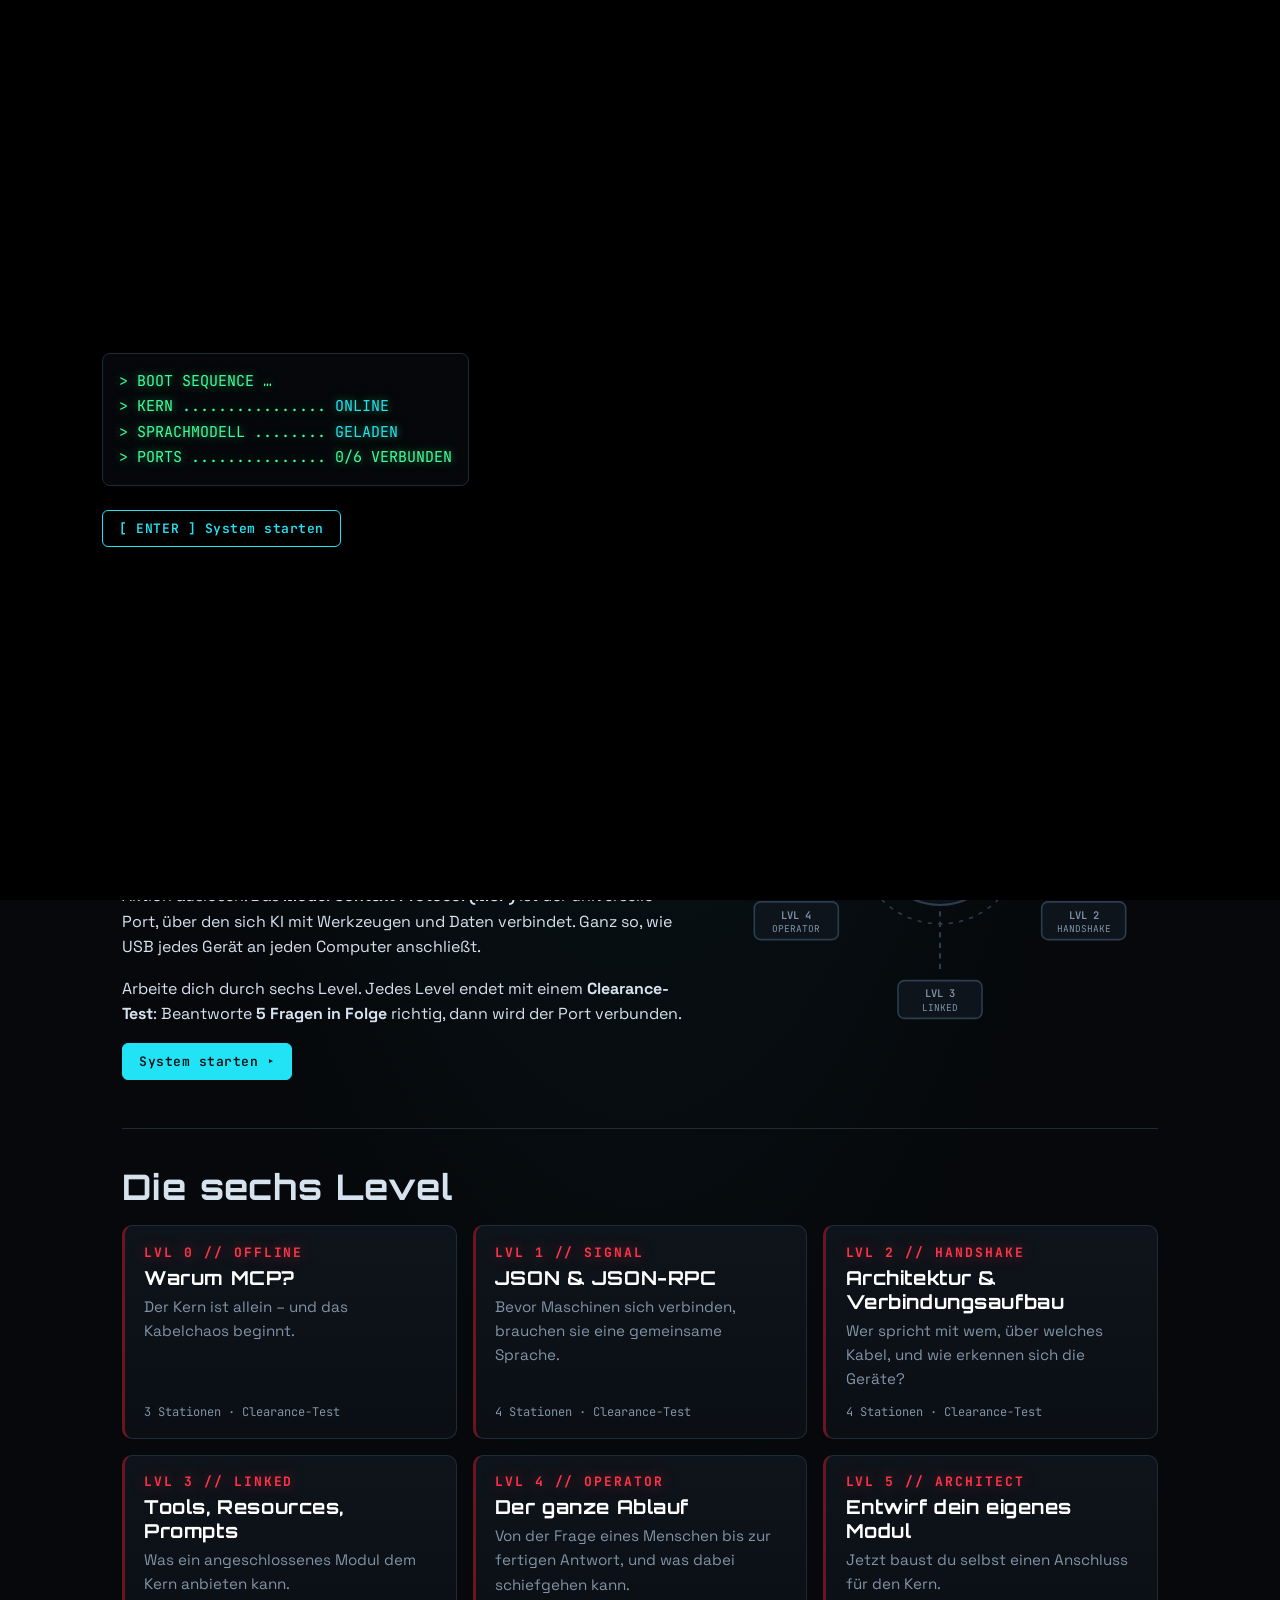
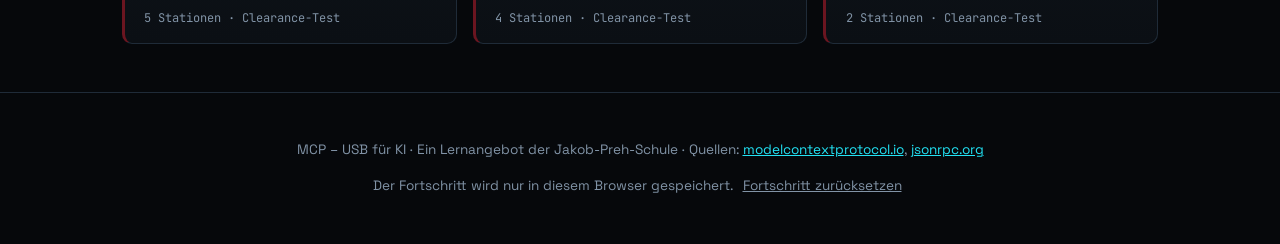
==== index.html @ 8535ca59 "Lernseite "MCP – USB für KI" Interaktive GitHub-Page zu MCP und JSON-RPC: Startseite mit Kern-Schalt" ====
<!doctype html>
<html lang="de">
<head>
<meta charset="utf-8">
<meta name="viewport" content="width=device-width, initial-scale=1">
<title>MCP – USB für KI</title>
<meta name="description" content="Interaktive Lernseite zum Model Context Protocol (MCP) und JSON-RPC: Verbinde den KI-Kern Level für Level mit der Außenwelt.">
<meta property="og:title" content="MCP – USB für KI">
<meta property="og:description" content="Verbinde die Maschinen. Sprich ihre Sprache. Interaktive Lernseite zu MCP und JSON-RPC.">
<meta property="og:image" content="img/og-image.png">
<link rel="icon" href="img/favicon.svg" type="image/svg+xml">
<link rel="preconnect" href="https://fonts.googleapis.com">
<link rel="preconnect" href="https://fonts.gstatic.com" crossorigin>
<link href="https://fonts.googleapis.com/css2?family=JetBrains+Mono:wght@400;600;700&family=Orbitron:wght@600;800&family=Space+Grotesk:wght@400;500;700&display=swap" rel="stylesheet">
<link rel="stylesheet" href="css/style.css">
</head>
<body>

<!-- ================= BOOT-SCREEN ================= -->
<div id="boot" class="boot" aria-hidden="true">
  <pre id="boot-text"></pre>
  <button id="boot-skip" class="btn ghost">[ ENTER ] System starten</button>
</div>

<!-- ================= HEADER ================= -->
<header class="topbar">
  <a class="brand" href="index.html">
    <span class="brand-text">MCP <span class="dim">–</span> USB für KI</span>
  </a>
  <nav class="lvl-nav" id="lvl-nav" aria-label="Level"></nav>
</header>

<a class="pinned-logo" href="https://www.bsnes.de" target="_blank" rel="noopener" title="Zur Homepage der Jakob-Preh-Schule">
  <img src="img/logoschulecyber-klein.png" alt="Jakob-Preh-Schule">
</a>

<main id="top">

<!-- ================= HERO ================= -->
<section class="hero">
  <figure class="img-slot hero-img">
    <img src="img/hero.png" alt="Ein KI-Kern mit leeren Anschlüssen in einem dunklen Maschinenraum" onerror="this.closest('figure').classList.add('missing')">
    <div class="ph">img/hero.png</div>
  </figure>
  <div class="hero-text">
    <p class="sys-line">&gt; STATUS: <span id="status-line">KERN ISOLIERT – 0/6 PORTS VERBUNDEN</span></p>
    <h1 class="glitch" data-text="MCP – USB für KI">MCP – USB für KI</h1>
    <p class="lead">Verbinde die Maschinen. Sprich ihre Sprache.</p>
    <p>Ein Sprachmodell ist ein mächtiger Kern, aber ohne Anschlüsse ist es <strong>blind und taub</strong>.
      Es kann keine Datenbank lesen, keine Datei öffnen und keine Aktion auslösen.
      Das <strong>Model Context Protocol (MCP)</strong> ist der universelle Port, über den sich KI mit Werkzeugen und Daten verbindet.
      Ganz so, wie USB jedes Gerät an jeden Computer anschließt.</p>
    <p>Arbeite dich durch sechs Level. Jedes Level endet mit einem <strong>Clearance-Test</strong>:
      Beantworte <strong>5 Fragen in Folge</strong> richtig, dann wird der Port verbunden.</p>
    <div class="row"><a class="btn" id="start-btn" href="lvl0.html">System starten ▸</a></div>
  </div>
  <div class="core-wrap">
    <svg id="core-svg" viewBox="0 0 400 400" role="img" aria-label="Schaltbild: KI-Kern mit sechs Ports"></svg>
  </div>
</section>

<!-- ================= LEVEL-ÜBERSICHT ================= -->
<section class="overview" id="levels">
  <h2>Die sechs Level</h2>
  <div class="lvl-grid">
    <a class="lvl-card" href="lvl0.html" data-level="0">
      <span class="lvl-tag">LVL 0 // OFFLINE</span>
      <h3>Warum MCP?</h3>
      <p>Der Kern ist allein – und das Kabelchaos beginnt.</p>
      <span class="lvl-meta">3 Stationen · Clearance-Test</span>
    </a>
    <a class="lvl-card" href="lvl1.html" data-level="1">
      <span class="lvl-tag">LVL 1 // SIGNAL</span>
      <h3>JSON &amp; JSON-RPC</h3>
      <p>Bevor Maschinen sich verbinden, brauchen sie eine gemeinsame Sprache.</p>
      <span class="lvl-meta">4 Stationen · Clearance-Test</span>
    </a>
    <a class="lvl-card" href="lvl2.html" data-level="2">
      <span class="lvl-tag">LVL 2 // HANDSHAKE</span>
      <h3>Architektur &amp; Verbindungsaufbau</h3>
      <p>Wer spricht mit wem, über welches Kabel, und wie erkennen sich die Geräte?</p>
      <span class="lvl-meta">4 Stationen · Clearance-Test</span>
    </a>
    <a class="lvl-card" href="lvl3.html" data-level="3">
      <span class="lvl-tag">LVL 3 // LINKED</span>
      <h3>Tools, Resources, Prompts</h3>
      <p>Was ein angeschlossenes Modul dem Kern anbieten kann.</p>
      <span class="lvl-meta">5 Stationen · Clearance-Test</span>
    </a>
    <a class="lvl-card" href="lvl4.html" data-level="4">
      <span class="lvl-tag">LVL 4 // OPERATOR</span>
      <h3>Der ganze Ablauf</h3>
      <p>Von der Frage eines Menschen bis zur fertigen Antwort, und was dabei schiefgehen kann.</p>
      <span class="lvl-meta">4 Stationen · Clearance-Test</span>
    </a>
    <a class="lvl-card" href="lvl5.html" data-level="5">
      <span class="lvl-tag">LVL 5 // ARCHITECT</span>
      <h3>Entwirf dein eigenes Modul</h3>
      <p>Jetzt baust du selbst einen Anschluss für den Kern.</p>
      <span class="lvl-meta">2 Stationen · Clearance-Test</span>
    </a>
  </div>
</section>

<!-- ================= ABSCHLUSS ================= -->
<section class="finale" id="online" hidden>
  <figure class="img-slot finale-img">
    <img src="img/system-online.png" alt="Der KI-Kern, nun mit allen Modulen verbunden und hell leuchtend" onerror="this.closest('figure').classList.add('missing')">
    <div class="ph">img/system-online.png</div>
  </figure>
  <h2 class="glitch" data-text="SYSTEM ONLINE">SYSTEM ONLINE</h2>
  <p>Alle sechs Ports sind verbunden. Du hast die Clearance <strong>ARCHITECT</strong> erreicht.</p>
</section>

</main>

<footer class="foot">
  <p>MCP – USB für KI · Ein Lernangebot der Jakob-Preh-Schule ·
    Quellen: <a href="https://modelcontextprotocol.io" target="_blank" rel="noopener">modelcontextprotocol.io</a>,
    <a href="https://www.jsonrpc.org/specification" target="_blank" rel="noopener">jsonrpc.org</a></p>
  <p>Der Fortschritt wird nur in diesem Browser gespeichert. <button class="linkbtn" id="reset-progress">Fortschritt zurücksetzen</button></p>
</footer>

<div id="toast" class="toast" role="status" aria-live="polite"></div>

<script src="js/tests.js"></script>
<script src="js/sim.js"></script>
<script src="js/app.js"></script>
</body>
</html>
---- css/style.css ----
/* =========================================================
   MCP – USB für KI · Maschinen-Terminal-Design
   ========================================================= */
:root {
  --bg: #06080b;
  --bg2: #0b0f14;
  --panel: #0e141b;
  --panel2: #121a23;
  --line: #1f2b38;
  --line2: #2c3d50;
  --text: #d6e2ee;
  --muted: #8193a6;
  --cyan: #22e3f5;
  --cyan-dim: #0f6f7a;
  --red: #ff3448;
  --red-dim: #6b1520;
  --green: #3dff9a;
  --amber: #ffbf3c;
  --mono: "JetBrains Mono", ui-monospace, Consolas, monospace;
  --head: "Orbitron", "JetBrains Mono", sans-serif;
  --body: "Space Grotesk", system-ui, sans-serif;
  --radius: 10px;
  --glow-c: 0 0 12px rgba(34, 227, 245, .45);
  --glow-r: 0 0 14px rgba(255, 52, 72, .55);
}

* { box-sizing: border-box; }
html { scroll-behavior: smooth; scroll-padding-top: 80px; }
body {
  margin: 0;
  background:
    radial-gradient(ellipse at 50% -10%, rgba(34, 227, 245, .08), transparent 60%),
    linear-gradient(var(--bg), var(--bg));
  color: var(--text);
  font: 16px/1.6 var(--body);
  overflow-x: hidden;
}
/* Scanlines */
body::after {
  content: ""; position: fixed; inset: 0; pointer-events: none; z-index: 50;
  background: repeating-linear-gradient(0deg, rgba(255,255,255,.018) 0 1px, transparent 1px 3px);
}
a { color: var(--cyan); }
a:hover { text-shadow: var(--glow-c); }
code, kbd { font-family: var(--mono); font-size: .9em; background: var(--panel2); border: 1px solid var(--line); border-radius: 4px; padding: .05em .35em; color: #9ff4ff; }
kbd { color: var(--text); }
h1, h2, h3, h4 { line-height: 1.25; }
h2 { font-family: var(--head); letter-spacing: .04em; font-size: clamp(1.5rem, 4vw, 2.2rem); margin: .3rem 0; }
h3 { font-family: var(--head); font-size: 1.2rem; letter-spacing: .03em; color: #fff; margin: .2rem 0 .8rem; }
h4 { margin: .3rem 0 .5rem; color: var(--cyan); font-weight: 700; }
abbr { text-decoration: underline dotted; }

/* ---------- Boot ---------- */
.boot {
  position: fixed; inset: 0; z-index: 100; background: #000;
  display: flex; flex-direction: column; justify-content: center; align-items: flex-start;
  padding: 8vh 8vw; gap: 1.5rem; transition: opacity .6s;
}
.boot.hide { opacity: 0; pointer-events: none; }
.boot pre { font: 15px/1.7 var(--mono); color: var(--green); margin: 0; white-space: pre-wrap; text-shadow: 0 0 8px rgba(61,255,154,.5); }
.boot pre .err { color: var(--red); text-shadow: var(--glow-r); }
.boot pre .cy { color: var(--cyan); }

/* ---------- Topbar ---------- */
.topbar {
  position: sticky; top: 0; z-index: 40;
  display: flex; align-items: center; gap: 1rem; flex-wrap: wrap;
  padding: .6rem clamp(16px, 3vw, 32px);
  background: rgba(6, 8, 11, .88); backdrop-filter: blur(8px);
  border-bottom: 1px solid var(--line);
}
.brand { display: flex; align-items: center; gap: .6rem; text-decoration: none; color: #fff; }
.brand-text { font-family: var(--head); font-weight: 800; letter-spacing: .05em; }
.brand-text .dim { color: var(--red); }
.lvl-nav { display: flex; gap: .4rem; flex-wrap: wrap; margin-left: auto; }
.lvl-nav a {
  font: 600 12px var(--mono); text-decoration: none; color: var(--muted);
  border: 1px solid var(--line2); border-radius: 999px; padding: .25rem .65rem;
  display: flex; align-items: center; gap: .4rem;
}
.lvl-nav a::before { content: ""; width: 7px; height: 7px; border-radius: 50%; background: var(--red-dim); }
.lvl-nav a.done { color: var(--cyan); border-color: var(--cyan-dim); }
.lvl-nav a.done::before { background: var(--cyan); box-shadow: var(--glow-c); }
.lvl-nav a:hover { color: #fff; border-color: var(--cyan); }
.lvl-nav a.current { color: #fff; border-color: #fff; background: rgba(255,255,255,.06); }

main { max-width: 1100px; margin: 0 auto; padding: 0 clamp(16px, 3vw, 32px); }

/* ---------- Hero ---------- */
.hero { display: grid; grid-template-columns: 1.3fr 1fr; gap: 2rem; padding: 2.5rem 0 3rem; align-items: center; }
.hero-img { grid-column: 1 / -1; aspect-ratio: 16 / 7; margin: 0; }
.hero-text p { color: var(--text); }
.sys-line { font: 13px var(--mono); color: var(--red) !important; text-shadow: var(--glow-r); margin: 0; }
.sys-line.ok { color: var(--green) !important; text-shadow: 0 0 10px rgba(61,255,154,.5); }
h1 { font-family: var(--head); font-weight: 800; font-size: clamp(2.2rem, 7vw, 4rem); margin: .3rem 0 .2rem; color: #fff; letter-spacing: .03em; }
.lead { font: 600 1.15rem var(--mono); color: var(--cyan) !important; margin-top: 0; }
.core-wrap svg { width: 100%; max-width: 420px; display: block; margin: 0 auto; }
a.btn { display: inline-block; text-decoration: none; }
a.btn:hover { text-shadow: none; }

/* Level-Übersicht (Startseite) */
.overview { padding: 2rem 0 3rem; border-top: 1px solid var(--line); }
.lvl-grid { display: grid; grid-template-columns: repeat(auto-fill, minmax(min(100%, 300px), 1fr)); gap: 1rem; margin-top: 1rem; }
.lvl-card {
  display: flex; flex-direction: column; gap: .3rem; text-decoration: none; color: var(--text);
  background: linear-gradient(180deg, var(--panel), var(--bg2)); border: 1px solid var(--line);
  border-left: 3px solid var(--red-dim); border-radius: var(--radius); padding: 1.1rem 1.2rem;
  transition: border-color .2s, box-shadow .2s, transform .2s;
}
.lvl-card:hover { border-color: var(--cyan); box-shadow: var(--glow-c); transform: translateY(-2px); text-shadow: none; }
.lvl-card h3 { margin: 0; }
.lvl-card p { margin: 0; color: var(--muted); font-size: .95rem; }
.lvl-meta { margin-top: auto; padding-top: .5rem; font: 12px var(--mono); color: var(--muted); }
.lvl-card.done { border-left-color: var(--cyan); }
.lvl-card.done .lvl-tag { color: var(--cyan); text-shadow: var(--glow-c); }
.lvl-card.done .lvl-meta::after { content: " · ✓ VERBUNDEN"; color: var(--cyan); }

/* Blättern zwischen den Level-Seiten */
.pager { display: flex; justify-content: space-between; align-items: center; gap: 1rem; padding: 1.5rem 0 2.5rem; border-top: 1px solid var(--line); }
.pager a { font: 600 13px var(--mono); text-decoration: none; border: 1px solid var(--line2); border-radius: 6px; padding: .5rem .9rem; }
.pager a:hover { border-color: var(--cyan); }

/* Glitch */
.glitch { position: relative; }
.glitch::before, .glitch::after {
  content: attr(data-text); position: absolute; inset: 0; pointer-events: none; opacity: 0;
}
.glitch::before { color: var(--red); transform: translate(2px, 0); }
.glitch::after { color: var(--cyan); transform: translate(-2px, 0); }
.glitch:hover::before, .glitch.go::before { animation: gl 0.5s steps(2) 2; }
.glitch:hover::after, .glitch.go::after { animation: gl 0.5s steps(2) reverse 2; }
@keyframes gl {
  0% { opacity: .8; clip-path: inset(10% 0 70% 0); }
  50% { opacity: .8; clip-path: inset(60% 0 10% 0); }
  100% { opacity: 0; clip-path: inset(30% 0 40% 0); }
}

/* Kern-Schaltbild */
.core-ring { fill: none; stroke: var(--line2); stroke-width: 1.5; stroke-dasharray: 4 6; }
.core-body { fill: #0c1218; stroke: var(--line2); stroke-width: 2; }
.core-eye { fill: var(--red); filter: drop-shadow(0 0 10px var(--red)); animation: pulse 2.4s ease-in-out infinite; }
.core.online .core-eye { fill: var(--cyan); filter: drop-shadow(0 0 12px var(--cyan)); }
.port-wire { stroke: var(--line2); stroke-width: 2; stroke-dasharray: 5 5; }
.port-box { fill: var(--panel); stroke: var(--line2); stroke-width: 1.5; }
.port-lbl { fill: var(--muted); font: 600 10px var(--mono); }
.port-sub { fill: var(--muted); font: 9px var(--mono); }
.port.on .port-wire { stroke: var(--cyan); stroke-dasharray: none; filter: drop-shadow(0 0 4px var(--cyan)); animation: flow 1.2s linear infinite; stroke-dasharray: 10 4; }
.port.on .port-box { stroke: var(--cyan); fill: #072a30; }
.port.on .port-lbl { fill: var(--cyan); }
.port a { cursor: pointer; }
@keyframes pulse { 50% { opacity: .55; } }
@keyframes flow { to { stroke-dashoffset: -28; } }

/* ---------- Bild-Slots ---------- */
.img-slot { position: relative; margin: 1rem 0; border-radius: var(--radius); overflow: hidden; border: 1px solid var(--line); background: var(--bg2); }
.img-slot img { width: 100%; height: 100%; object-fit: cover; display: block; }
.img-slot .ph { display: none; }
.img-slot.missing { border: 1px dashed var(--line2); min-height: 120px; }
.img-slot.missing img { display: none; }
.img-slot.missing .ph {
  display: flex; align-items: center; justify-content: center; height: 100%; min-height: 120px;
  font: 12px var(--mono); color: var(--muted);
  background: repeating-linear-gradient(45deg, transparent 0 12px, rgba(34,227,245,.03) 12px 24px);
}
.img-slot.missing .ph::before { content: "[ BILD FEHLT: "; }
.img-slot.missing .ph::after { content: " ]"; }
.banner { aspect-ratio: 16 / 5; }

/* ---------- Level ---------- */
.level { padding: 3rem 0 2rem; border-top: 1px solid var(--line); }
.lvl-tag { font: 700 13px var(--mono); color: var(--red); letter-spacing: .15em; text-shadow: var(--glow-r); }
.level.done .lvl-tag { color: var(--cyan); text-shadow: var(--glow-c); }
.level.done .lvl-tag::after { content: "  ✓ VERBUNDEN"; }
.lvl-sub { color: var(--muted); margin: 0; }
.station-nav { display: flex; flex-wrap: wrap; gap: .4rem; margin-top: .8rem; }
.station-nav a { font: 12px var(--mono); color: var(--muted); text-decoration: none; border-bottom: 1px dashed var(--line2); }
.station-nav a:hover { color: var(--cyan); }
.dim { color: var(--muted); }
.station-nav .dim { color: var(--line2); }

.station {
  background: linear-gradient(180deg, var(--panel), var(--bg2));
  border: 1px solid var(--line); border-radius: var(--radius);
  padding: clamp(1rem, 3vw, 1.8rem); margin: 1.5rem 0; position: relative;
}
.station::before {
  content: ""; position: absolute; left: -1px; top: 18px; width: 3px; height: 40px;
  background: var(--cyan); box-shadow: var(--glow-c); border-radius: 2px;
}
.crumb { font: 12px var(--mono); color: var(--muted); letter-spacing: .05em; }
.tag { color: var(--cyan); border: 1px solid var(--cyan-dim); border-radius: 4px; padding: 0 .4em; }

.grid2 { display: grid; grid-template-columns: repeat(2, minmax(0, 1fr)); gap: 1rem; }
.grid3 { display: grid; grid-template-columns: repeat(3, minmax(0, 1fr)); gap: 1rem; }
.card { background: var(--bg2); border: 1px solid var(--line); border-radius: 8px; padding: 1rem; min-width: 0; }
.card ul { padding-left: 1.1rem; margin: 0; }
.card.bad { border-color: var(--red-dim); }
.card.bad h4 { color: var(--red); }
.card.good { border-color: #145c3a; }
.card.good h4 { color: var(--green); }
.card.msg.req { border-top: 3px solid var(--cyan); }
.card.msg.res { border-top: 3px solid var(--green); }
.card.msg.note { border-top: 3px solid var(--amber); }
.card.msg.note h4 { color: var(--amber); }
.card.prim .ctrl { font-size: .9rem; color: var(--muted); }

.note, .warn { border-left: 3px solid var(--cyan); background: rgba(34,227,245,.05); padding: .7rem 1rem; border-radius: 0 6px 6px 0; }
.warn { border-color: var(--amber); background: rgba(255,191,60,.06); }

.tbl { width: 100%; border-collapse: collapse; margin: 1rem 0; font-size: .95rem; display: block; overflow-x: auto; }
.tbl th, .tbl td { text-align: left; padding: .5rem .7rem; border-bottom: 1px solid var(--line); vertical-align: top; }
.tbl thead th { font: 600 12px var(--mono); color: var(--cyan); letter-spacing: .05em; text-transform: uppercase; }
.tbl tbody th { color: var(--cyan); white-space: nowrap; }

pre { margin: .8rem 0; padding: .9rem 1rem; background: #05070a; border: 1px solid var(--line); border-radius: 8px; overflow-x: auto; font: 13px/1.55 var(--mono); color: var(--text); }
.j-key { color: #7fd8ff; }
.j-str { color: #a5f3a0; }
.j-num { color: var(--amber); }
.j-lit { color: #ff8fd0; }
.py .p-kw { color: #ff8fd0; }
.py .p-str { color: #a5f3a0; }
.py .p-com { color: var(--muted); font-style: italic; }
.py .p-dec { color: var(--amber); }

ol.flow { padding-left: 1.2rem; }
ol.flow li { margin-bottom: 1rem; }
.who { font: 700 11px var(--mono); border-radius: 4px; padding: .1rem .45rem; margin-right: .4rem; }
.who.c { background: rgba(34,227,245,.15); color: var(--cyan); }
.who.s { background: rgba(61,255,154,.12); color: var(--green); }
.who.b { background: rgba(255,191,60,.12); color: var(--amber); }

/* Architektur-SVG */
.arch { width: 100%; height: auto; margin: .5rem 0 1rem; }
.arch text { fill: var(--text); font: 13px var(--mono); }
.arch .a-title { fill: var(--muted); font-size: 11px; letter-spacing: .1em; }
.arch .a-small { fill: var(--muted); font-size: 10px; }
.arch .a-lbl { font: 700 18px var(--head); fill: var(--red); }
.a-host { fill: rgba(34,227,245,.03); stroke: var(--line2); stroke-dasharray: 6 4; }
.a-llm { fill: #170a0d; stroke: var(--red-dim); }
.a-client rect { fill: #072a30; stroke: var(--cyan); }
.a-server rect { fill: #0b1d14; stroke: #1f8a55; }
.a-wire { stroke: var(--cyan); stroke-width: 2; fill: none; }
.a-wire.dashed { stroke-dasharray: 6 4; }
.arch.narrow { display: block; max-width: 760px; margin: .5rem auto 1rem; }
.a-agent { fill: rgba(255,52,72,.05); stroke: var(--red-dim); stroke-width: 1.5; }
.a-loop { fill: none; stroke: var(--cyan); stroke-width: 2; stroke-dasharray: 8 5; animation: flow 2s linear infinite; }
.arch .a-onloop { fill: var(--cyan); paint-order: stroke; stroke: #0b0f14; stroke-width: 5px; }
.arch .a-harness { fill: var(--amber); letter-spacing: .03em; }
.a-gate rect { fill: rgba(255,191,60,.08); stroke: var(--amber); }
.a-human rect { fill: var(--panel); stroke: var(--line2); }

/* ---------- Widgets ---------- */
.widget { background: #070a0e; border: 1px solid var(--line2); border-radius: var(--radius); padding: 1rem; margin: 1rem 0; }
.controls { display: flex; flex-wrap: wrap; gap: 1rem 1.5rem; align-items: flex-end; margin-bottom: .8rem; }
.controls.col { flex-direction: column; align-items: stretch; }
.controls label { display: flex; flex-direction: column; gap: .3rem; font: 12px var(--mono); color: var(--muted); }
input, select, textarea {
  font: 14px var(--mono); color: var(--text); background: var(--panel); border: 1px solid var(--line2);
  border-radius: 6px; padding: .45rem .6rem; max-width: 100%;
}
input:focus, select:focus, textarea:focus { outline: none; border-color: var(--cyan); box-shadow: var(--glow-c); }
textarea { width: 100%; resize: vertical; line-height: 1.5; }
input[type=range] { accent-color: var(--cyan); padding: 0; }
input[type=number] { width: 6rem; }
output { color: var(--cyan); font-weight: 700; }
.row { display: flex; flex-wrap: wrap; gap: .6rem; margin-top: .7rem; }
.toggle-row { display: flex; gap: .4rem; }

.btn {
  font: 600 13px var(--mono); letter-spacing: .04em; cursor: pointer;
  color: #001014; background: var(--cyan); border: 1px solid var(--cyan); border-radius: 6px;
  padding: .55rem 1rem; transition: box-shadow .2s, transform .1s;
}
.btn:hover { box-shadow: var(--glow-c); }
.btn:active { transform: translateY(1px); }
.btn.ghost, .toggle-row .btn, .tabs .btn { background: transparent; color: var(--cyan); }
.toggle-row .btn.sel, .tabs .btn.sel { background: var(--cyan); color: #001014; }
.btn.small { padding: .3rem .7rem; font-size: 12px; }
.btn:disabled { opacity: .4; cursor: default; box-shadow: none; }
.linkbtn { background: none; border: 0; color: var(--muted); text-decoration: underline; cursor: pointer; font: inherit; }
.tabs { display: flex; gap: .4rem; margin-top: 1rem; }

.readout { font: 13px var(--mono); color: var(--muted); margin: .6rem 0 0; }
.readout strong { color: var(--cyan); }
#ac-svg { width: 100%; height: auto; display: block; }
.ac-node rect { fill: var(--panel); stroke: var(--line2); }
.ac-node text { fill: var(--text); font: 11px var(--mono); }
.ac-node.hub rect { fill: #072a30; stroke: var(--cyan); }
.ac-line { stroke: var(--red); stroke-width: 1.3; opacity: .7; }
.ac-line.mcp { stroke: var(--cyan); opacity: .9; }
.ac-adapter { fill: var(--red); }

.scan-out { font: 13px var(--mono); margin-top: .8rem; }
.scan-out .ok { color: var(--green); }
.scan-out .err { color: var(--red); }
.tree { list-style: none; padding-left: 1.1rem; margin: .2rem 0; border-left: 1px dashed var(--line2); }
.tree .t { font-size: 11px; border-radius: 3px; padding: 0 .35em; margin-left: .3em; }
.t-string { background: rgba(165,243,160,.12); color: #a5f3a0; }
.t-number { background: rgba(255,191,60,.12); color: var(--amber); }
.t-boolean, .t-null { background: rgba(255,143,208,.12); color: #ff8fd0; }
.t-array, .t-object { background: rgba(127,216,255,.12); color: #7fd8ff; }

/* Sortierer */
.sort-pool, .sort-slots { display: grid; gap: .5rem; }
.sort-slots { margin-bottom: 1rem; counter-reset: s; }
.sort-card {
  text-align: left; font: 13px var(--mono); color: var(--text); background: var(--panel);
  border: 1px solid var(--line2); border-radius: 6px; padding: .6rem .8rem; cursor: pointer;
}
.sort-card:hover { border-color: var(--cyan); }
.sort-slot { border: 1px dashed var(--line2); border-radius: 6px; padding: .55rem .8rem; min-height: 2.6rem; font: 13px var(--mono); color: var(--muted); counter-increment: s; }
.sort-slot::before { content: counter(s) " ▸ "; color: var(--cyan); }
.sort-slot.filled { color: var(--text); border-style: solid; }
.sort-slot.right { border-color: var(--green); }
.sort-slot.wrong { border-color: var(--red); animation: shake .3s; }

/* Terminal */
.terminal { padding: 0; overflow: hidden; }
.term-bar { display: flex; align-items: center; gap: .7rem; flex-wrap: wrap; padding: .5rem .8rem; background: var(--panel2); border-bottom: 1px solid var(--line2); font: 12px var(--mono); }
.term-bar select { margin-left: auto; font-size: 12px; padding: .25rem .4rem; }
.led { width: 9px; height: 9px; border-radius: 50%; background: var(--red); box-shadow: var(--glow-r); }
.led.half { background: var(--amber); box-shadow: 0 0 10px var(--amber); }
.led.on { background: var(--green); box-shadow: 0 0 10px var(--green); }
.term-log { height: 340px; overflow-y: auto; padding: .8rem; font: 12.5px/1.5 var(--mono); }
.term-log .entry { margin-bottom: .8rem; }
.term-log .dir { font-weight: 700; font-size: 11px; letter-spacing: .08em; }
.term-log .dir.out { color: var(--cyan); }
.term-log .dir.in { color: var(--green); }
.term-log .dir.sys { color: var(--amber); }
.term-log .dir.errd { color: var(--red); }
.term-log pre { margin: .2rem 0; padding: .5rem .7rem; font-size: 12px; }
.term-log .hint { color: var(--muted); font-style: italic; }
.terminal textarea { border: 0; border-top: 1px solid var(--line2); border-radius: 0; background: #05070a; }
.terminal .row { padding: 0 .8rem .8rem; }

/* Tracer */
.lanes { position: relative; display: grid; grid-template-columns: repeat(5, 1fr); gap: .4rem; margin-bottom: 1rem; padding-bottom: 2.2rem; }
.lane { text-align: center; font: 600 11px var(--mono); padding: .6rem .2rem; border: 1px solid var(--line2); border-radius: 6px; background: var(--panel); color: var(--muted); transition: all .25s; }
.lane .ico { display: block; font-size: 1.4rem; }
.lane.act { color: #fff; border-color: var(--cyan); box-shadow: var(--glow-c); }
.tr-arrow { position: absolute; bottom: .6rem; height: 2px; background: var(--cyan); box-shadow: var(--glow-c); transition: left .35s, width .35s; }
.tr-arrow::after { content: ""; position: absolute; top: -5px; border: 6px solid transparent; }
.tr-arrow.r::after { right: -6px; border-left-color: var(--cyan); border-right: 0; }
.tr-arrow.l::after { left: -6px; border-right-color: var(--cyan); border-left: 0; }
.tr-arrow.self { height: 0; background: none; box-shadow: none; border: 2px dashed var(--cyan); border-top: 0; height: 12px; bottom: .3rem; border-radius: 0 0 8px 8px; }
.tr-arrow.self::after { display: none; }
.tr-controls { margin: 0 0 1rem; }
/* Festes Fenster, damit nichts darunter springt; längere Inhalte scrollen innen */
.tr-step { height: 31rem; overflow-y: auto; padding: .8rem 1rem; background: var(--bg2); border: 1px solid var(--line2); border-radius: 8px; }
.tr-step p { margin-top: 0; }
.tr-num { font: 700 12px var(--mono); color: var(--red); margin: 0; }
#tr-payload:empty { display: none; }

/* Designer */
.param-row { display: grid; grid-template-columns: 1.2fr .9fr auto 2fr auto; gap: .5rem; align-items: center; margin-bottom: .5rem; }
.param-row label { flex-direction: row; align-items: center; gap: .3rem; }
.param-head { font: 11px var(--mono); color: var(--muted); }
#td-check .bad { color: var(--red); }
#td-check .good { color: var(--green); }

details.tasks { margin-top: 1rem; border: 1px solid var(--line); border-radius: 8px; padding: .6rem 1rem; background: var(--bg2); }
details.tasks summary { cursor: pointer; font: 700 13px var(--mono); color: var(--amber); }

/* ---------- Clearance-Test ---------- */
.test {
  margin: 2rem 0 1rem; border: 1px solid var(--red-dim); border-radius: var(--radius);
  background: linear-gradient(180deg, rgba(255,52,72,.06), transparent 70%), #07090c; padding: clamp(1rem, 3vw, 1.6rem);
}
.level.done .test { border-color: var(--cyan-dim); background: linear-gradient(180deg, rgba(34,227,245,.06), transparent 70%), #07090c; }
.test-head { display: flex; align-items: center; gap: 1rem; flex-wrap: wrap; }
.test-head h3 { margin: 0; }
.streak { display: flex; gap: .35rem; margin-left: auto; }
.streak i { width: 22px; height: 10px; border-radius: 2px; background: #1a0b0e; border: 1px solid var(--red-dim); }
.streak i.on { background: var(--cyan); border-color: var(--cyan); box-shadow: var(--glow-c); }
.q-text { font-size: 1.05rem; margin: 1rem 0 .4rem; }
.opts { display: grid; gap: .5rem; margin: .8rem 0; }
.opt {
  text-align: left; font: 15px var(--body); color: var(--text); background: var(--panel); cursor: pointer;
  border: 1px solid var(--line2); border-radius: 8px; padding: .65rem .9rem; transition: border-color .15s, background .15s;
}
.opt:hover:not(:disabled) { border-color: var(--cyan); }
.opt code { font-size: .85em; }
.opt.right { border-color: var(--green); background: rgba(61,255,154,.08); }
.opt.wrong { border-color: var(--red); background: rgba(255,52,72,.08); animation: shake .3s; }
.opt:disabled { cursor: default; }
.q-input { display: flex; gap: .5rem; flex-wrap: wrap; }
.q-input input { flex: 1; min-width: 10rem; }
.fb { margin-top: .8rem; padding: .7rem 1rem; border-radius: 6px; font-size: .95rem; }
.fb.ok { background: rgba(61,255,154,.08); border-left: 3px solid var(--green); }
.fb.no { background: rgba(255,52,72,.08); border-left: 3px solid var(--red); }
.fb.no .fb-title { color: var(--red); font: 700 13px var(--mono); }
.fb.ok .fb-title { color: var(--green); font: 700 13px var(--mono); }
.test-done { text-align: center; padding: 1rem 0; }
.test-done .big { font: 800 1.4rem var(--head); color: var(--cyan); text-shadow: var(--glow-c); }
.next-link { display: inline-block; margin-top: .8rem; }
.glitch-flash { animation: glitchbox .35s steps(3); }
@keyframes glitchbox { 33% { transform: translate(3px, -1px); filter: hue-rotate(90deg); } 66% { transform: translate(-3px, 1px); } }
@keyframes shake { 25% { transform: translateX(-4px); } 75% { transform: translateX(4px); } }

/* ---------- Abschluss ---------- */
.finale { text-align: center; padding: 3rem 0; border-top: 1px solid var(--line); }
.finale-img { max-width: 600px; margin: 0 auto 1rem; aspect-ratio: 16 / 9; }
.finale h2 { color: var(--cyan); text-shadow: var(--glow-c); font-size: clamp(2rem, 6vw, 3.4rem); }

/* ---------- Footer / Toast ---------- */
.foot { border-top: 1px solid var(--line); text-align: center; padding: 2rem 16px; font-size: .85rem; color: var(--muted); }
/* Schullogo als angepinnter Zettel: bleibt beim Scrollen oben rechts unter dem Menü */
.pinned-logo {
  position: fixed; top: 62px; right: clamp(8px, 2vw, 28px); z-index: 39;
  width: 210px; transform: rotate(4deg); transform-origin: 50% 8%;
  filter: drop-shadow(0 10px 14px rgba(0,0,0,.6));
  transition: transform .25s, filter .25s;
}
.pinned-logo img { width: 100%; height: auto; display: block; }
.pinned-logo:hover { transform: rotate(1deg) translateY(-3px) scale(1.04); filter: drop-shadow(0 16px 20px rgba(0,0,0,.7)); text-shadow: none; }
@media (max-width: 1400px) { .pinned-logo { width: 170px; } }
@media (max-width: 640px) { .pinned-logo { width: 110px; top: 92px; } }
.toast {
  position: fixed; left: 50%; bottom: 24px; transform: translate(-50%, calc(100% + 40px)); z-index: 90; visibility: hidden;
  font: 700 14px var(--mono); letter-spacing: .08em; color: #001014; background: var(--cyan);
  padding: .8rem 1.4rem; border-radius: 8px; box-shadow: 0 0 30px rgba(34,227,245,.6); transition: transform .35s;
}
.toast.show { transform: translate(-50%, 0); visibility: visible; }

/* ---------- Responsive ---------- */
@media (max-width: 860px) {
  .hero { grid-template-columns: minmax(0, 1fr); }
  .grid3 { grid-template-columns: minmax(0, 1fr); }
}
@media (max-width: 640px) {
  .grid2 { grid-template-columns: minmax(0, 1fr); }
  .lvl-nav { margin-left: 0; }
  .param-row { grid-template-columns: 1fr 1fr; }
  .lanes { font-size: 10px; }
  .lane { font-size: 9px; }
  .term-bar select { margin-left: 0; width: 100%; }
}
@media (prefers-reduced-motion: reduce) {
  *, *::before, *::after { animation: none !important; transition: none !important; }
  html { scroll-behavior: auto; }
}
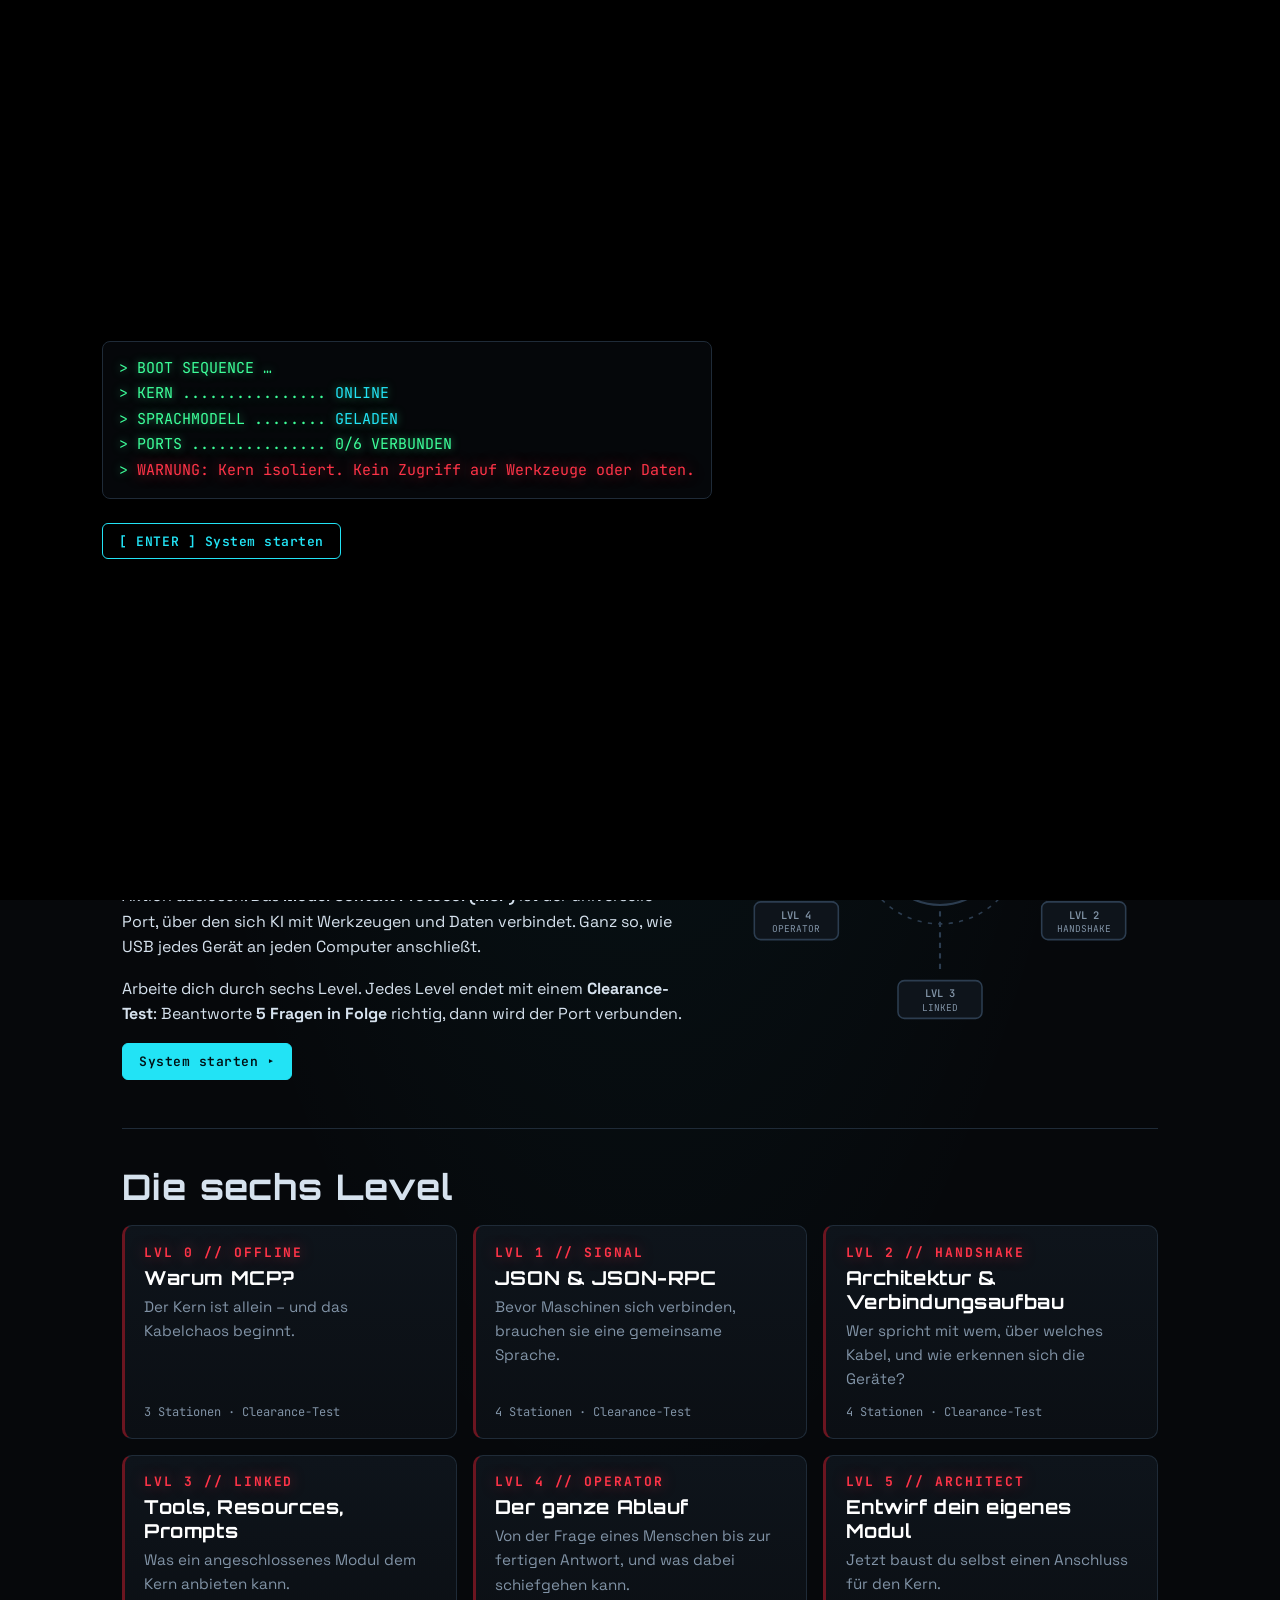
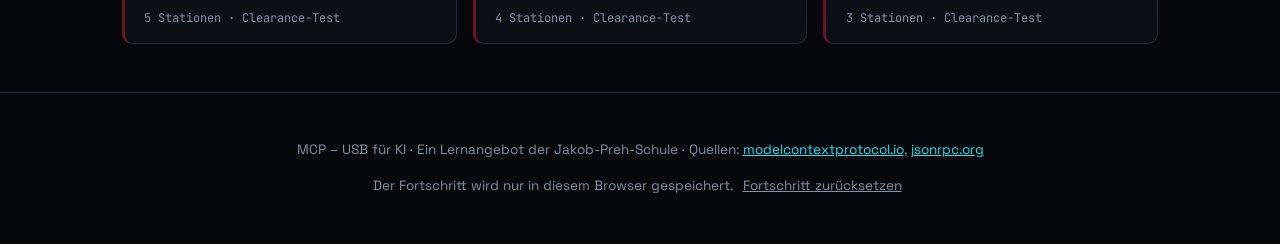
==== commit dd116463: "Ausblick auf WebMCP in LVL 5 ergänzen Neue Station 3 erklärt WebMCP als experimentelle Übertragung d" ====
--- a/index.html
+++ b/index.html
@@ -97,7 +97,7 @@
       <span class="lvl-tag">LVL 5 // ARCHITECT</span>
       <h3>Entwirf dein eigenes Modul</h3>
       <p>Jetzt baust du selbst einen Anschluss für den Kern.</p>
-      <span class="lvl-meta">2 Stationen · Clearance-Test</span>
+      <span class="lvl-meta">3 Stationen · Clearance-Test</span>
     </a>
   </div>
 </section>
--- a/css/style.css
+++ b/css/style.css
@@ -189,6 +189,7 @@
 }
 .crumb { font: 12px var(--mono); color: var(--muted); letter-spacing: .05em; }
 .tag { color: var(--cyan); border: 1px solid var(--cyan-dim); border-radius: 4px; padding: 0 .4em; }
+.tag.tag-exp { color: var(--amber); border-color: var(--amber); }
 
 .grid2 { display: grid; grid-template-columns: repeat(2, minmax(0, 1fr)); gap: 1rem; }
 .grid3 { display: grid; grid-template-columns: repeat(3, minmax(0, 1fr)); gap: 1rem; }
